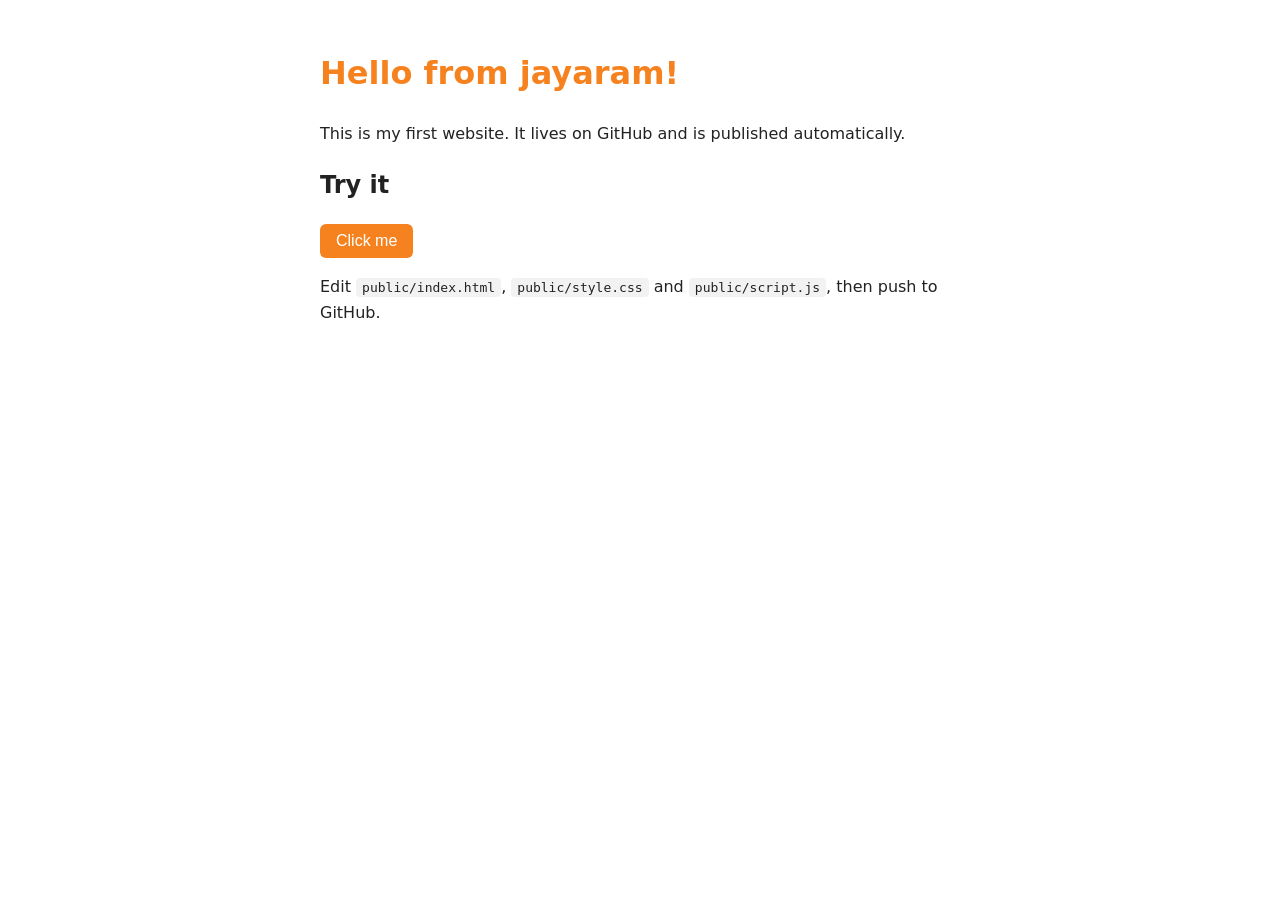
==== public/index.html @ 31cfa516 "Initial classroom starter app" ====
<!doctype html>
<html lang="en">
<head>
  <meta charset="utf-8">
  <meta name="viewport" content="width=device-width, initial-scale=1">
  <title>jayaram's site</title>
  <link rel="stylesheet" href="style.css">
</head>
<body>
  <header>
    <h1>Hello from jayaram!</h1>
    <p>This is my first website. It lives on GitHub and is published automatically.</p>
  </header>

  <main>
    <h2>Try it</h2>
    <button id="greet">Click me</button>
    <p id="message"></p>
  </main>

  <footer>
    <p>Edit <code>public/index.html</code>, <code>public/style.css</code> and <code>public/script.js</code>, then push to GitHub.</p>
  </footer>

  <script src="script.js"></script>
</body>
</html>
---- public/style.css ----
body {
  font-family: system-ui, sans-serif;
  max-width: 640px;
  margin: 3rem auto;
  padding: 0 1rem;
  line-height: 1.6;
  color: #222;
}

h1 { color: #f6821f; }

button {
  font-size: 1rem;
  padding: 0.5rem 1rem;
  border: 0;
  border-radius: 6px;
  background: #f6821f;
  color: white;
  cursor: pointer;
}

button:hover { background: #d96d10; }

code { background: #f2f2f2; padding: 2px 6px; border-radius: 4px; }
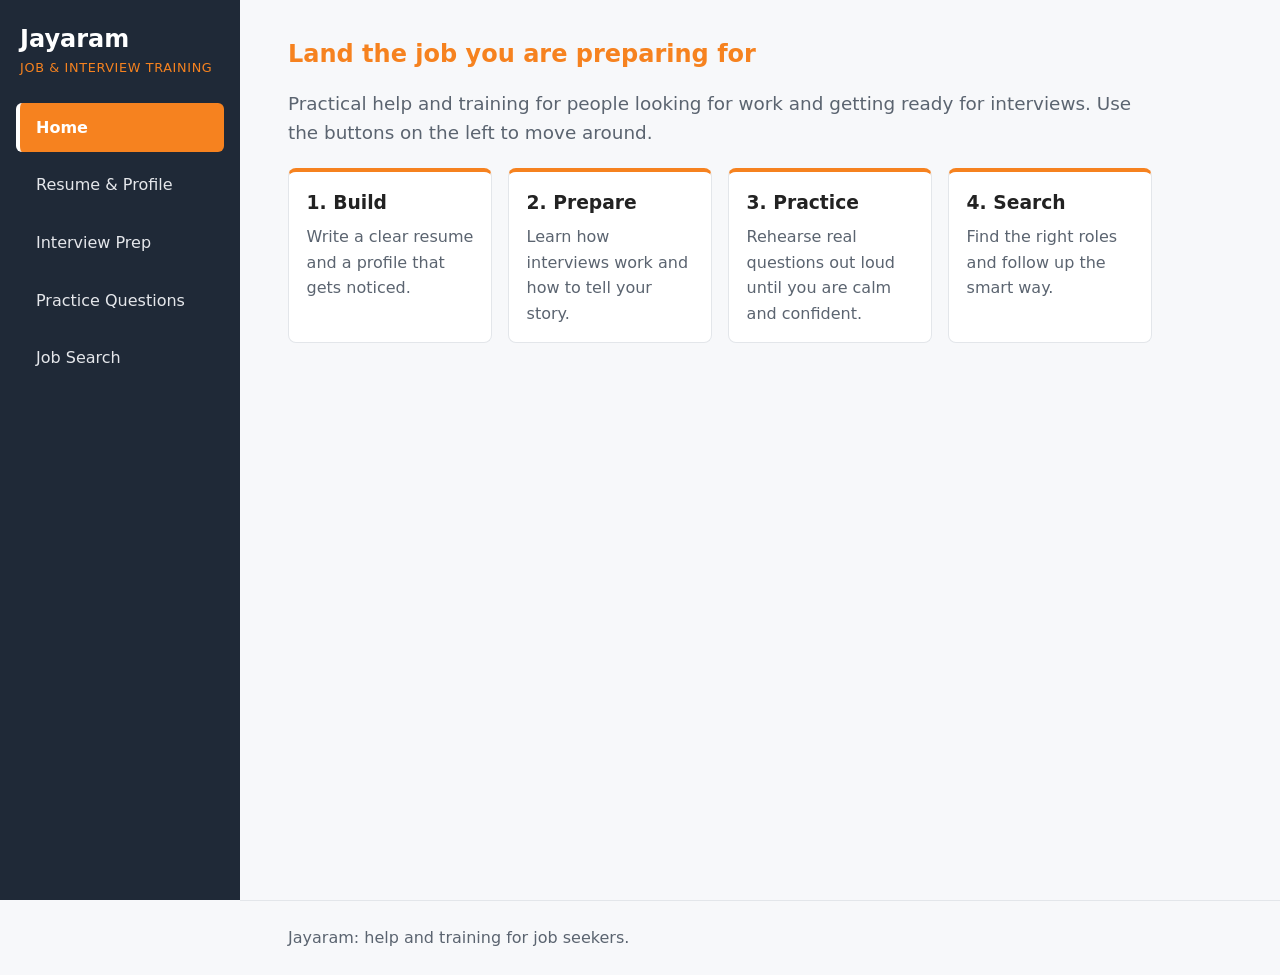
==== commit b8d92e04: "Job and interview training site: left nav with 5 sections and practice questions" ====
--- a/public/index.html
+++ b/public/index.html
@@ -3,23 +3,124 @@
 <head>
   <meta charset="utf-8">
   <meta name="viewport" content="width=device-width, initial-scale=1">
-  <title>jayaram's site</title>
+  <title>Jayaram | Job Search &amp; Interview Training</title>
+  <meta name="description" content="Free help and training for job seekers: resumes, interview preparation, practice questions and job search strategy.">
   <link rel="stylesheet" href="style.css">
 </head>
 <body>
-  <header>
-    <h1>Hello from jayaram!</h1>
-    <p>This is my first website. It lives on GitHub and is published automatically.</p>
-  </header>
+  <div class="layout">
 
-  <main>
-    <h2>Try it</h2>
-    <button id="greet">Click me</button>
-    <p id="message"></p>
-  </main>
+    <nav class="sidebar" aria-label="Main navigation">
+      <div class="brand">
+        <span class="brand-name">Jayaram</span>
+        <span class="brand-tag">Job &amp; Interview Training</span>
+      </div>
+      <button class="nav-btn active" data-target="home">Home</button>
+      <button class="nav-btn" data-target="resume">Resume &amp; Profile</button>
+      <button class="nav-btn" data-target="prep">Interview Prep</button>
+      <button class="nav-btn" data-target="practice">Practice Questions</button>
+      <button class="nav-btn" data-target="search">Job Search</button>
+    </nav>
 
-  <footer>
-    <p>Edit <code>public/index.html</code>, <code>public/style.css</code> and <code>public/script.js</code>, then push to GitHub.</p>
+    <main class="content">
+
+      <section id="home" class="panel active">
+        <h1>Land the job you are preparing for</h1>
+        <p class="lead">Practical help and training for people looking for work and getting ready for interviews. Use the buttons on the left to move around.</p>
+        <div class="cards">
+          <div class="card"><h3>1. Build</h3><p>Write a clear resume and a profile that gets noticed.</p></div>
+          <div class="card"><h3>2. Prepare</h3><p>Learn how interviews work and how to tell your story.</p></div>
+          <div class="card"><h3>3. Practice</h3><p>Rehearse real questions out loud until you are calm and confident.</p></div>
+          <div class="card"><h3>4. Search</h3><p>Find the right roles and follow up the smart way.</p></div>
+        </div>
+      </section>
+
+      <section id="resume" class="panel">
+        <h1>Resume &amp; Profile</h1>
+        <p class="lead">A recruiter spends under a minute on your resume. Make that minute count.</p>
+        <h2>Resume checklist</h2>
+        <ul>
+          <li>One or two pages, simple layout, readable font.</li>
+          <li>A short summary at the top: who you are, what you do, what you want next.</li>
+          <li>Bullets that show results: <em>"Cut report time from 4 hours to 30 minutes"</em> beats <em>"Responsible for reports"</em>.</li>
+          <li>Keywords from the job posting, used honestly, so applicant tracking systems can find you.</li>
+          <li>No typos. Read it aloud, then ask a friend to read it.</li>
+        </ul>
+        <h2>Online profile</h2>
+        <ul>
+          <li>Use a clear, friendly photo and a headline that says what you do.</li>
+          <li>Match your profile to your resume: same titles, same dates.</li>
+          <li>Ask former colleagues or managers for short recommendations.</li>
+        </ul>
+      </section>
+
+      <section id="prep" class="panel">
+        <h1>Interview Prep</h1>
+        <p class="lead">Good preparation turns nerves into confidence.</p>
+        <h2>Before the interview</h2>
+        <ul>
+          <li>Research the company: what it does, who its customers are, recent news.</li>
+          <li>Re-read the job description and match it to your own examples.</li>
+          <li>Prepare three to five stories from your work. Use the STAR method below.</li>
+          <li>Prepare two or three thoughtful questions to ask them.</li>
+          <li>Test your camera, microphone and internet for video calls. Plan your route for in-person ones.</li>
+        </ul>
+        <h2>The STAR method</h2>
+        <div class="cards">
+          <div class="card"><h3>S: Situation</h3><p>Set the scene in one or two sentences.</p></div>
+          <div class="card"><h3>T: Task</h3><p>What was your responsibility or goal?</p></div>
+          <div class="card"><h3>A: Action</h3><p>What did <strong>you</strong> do, step by step?</p></div>
+          <div class="card"><h3>R: Result</h3><p>What changed? Use numbers if you can.</p></div>
+        </div>
+        <h2>After the interview</h2>
+        <ul>
+          <li>Send a short thank-you email within 24 hours.</li>
+          <li>Note what went well and what to improve for next time.</li>
+        </ul>
+      </section>
+
+      <section id="practice" class="panel">
+        <h1>Practice Questions</h1>
+        <p class="lead">Click a button to get a question. Answer it out loud first, then open the tip.</p>
+        <div class="practice-box">
+          <div class="practice-controls">
+            <button class="action-btn" id="q-any">Any question</button>
+            <button class="action-btn alt" id="q-behavioral">Behavioral</button>
+            <button class="action-btn alt" id="q-general">General</button>
+            <button class="action-btn alt" id="q-ask">Questions to ask them</button>
+          </div>
+          <p class="question" id="question">Press a button to get your first question.</p>
+          <button class="action-btn alt" id="show-tip" hidden>Show tip</button>
+          <p class="tip" id="tip" hidden></p>
+        </div>
+      </section>
+
+      <section id="search" class="panel">
+        <h1>Job Search</h1>
+        <p class="lead">A steady, organized search beats sending hundreds of random applications.</p>
+        <h2>A simple weekly plan</h2>
+        <ul>
+          <li>Set a target: for example 5 quality applications and 3 conversations per week.</li>
+          <li>Tailor your resume to each role instead of sending the same one everywhere.</li>
+          <li>Tell friends, family and former colleagues what you are looking for. Many jobs are filled by referral.</li>
+          <li>Track every application in a simple sheet: company, role, date, contact, next step.</li>
+          <li>Follow up politely after one week if you have not heard back.</li>
+        </ul>
+        <h2>Where to look</h2>
+        <ul>
+          <li>Company career pages for places you would like to work.</li>
+          <li>General job boards and professional networking sites.</li>
+          <li>Local job centers, community groups and career fairs.</li>
+        </ul>
+        <h2>Stay motivated</h2>
+        <p>Rejection is part of the process and says little about your worth. Keep learning, keep practicing, and celebrate small wins like every interview you complete.</p>
+      </section>
+
+    </main>
+  </div>
+
+  <footer class="site-footer">
+    <p>Jayaram: help and training for job seekers.</p>
   </footer>
 
   <script src="script.js"></script>
--- a/public/style.css
+++ b/public/style.css
@@ -1,24 +1,166 @@
-body {
-  font-family: system-ui, sans-serif;
-  max-width: 640px;
-  margin: 3rem auto;
-  padding: 0 1rem;
-  line-height: 1.6;
-  color: #222;
+:root {
+  --brand: #f6821f;
+  --brand-dark: #d96d10;
+  --ink: #222;
+  --muted: #5b6470;
+  --side-bg: #1f2937;
+  --side-ink: #e5e7eb;
+  --page-bg: #f7f8fa;
+  --card-bg: #ffffff;
+  --line: #e3e6ea;
 }
 
-h1 { color: #f6821f; }
+* { box-sizing: border-box; }
 
-button {
-  font-size: 1rem;
-  padding: 0.5rem 1rem;
+body {
+  margin: 0;
+  font-family: system-ui, -apple-system, "Segoe UI", sans-serif;
+  line-height: 1.6;
+  color: var(--ink);
+  background: var(--page-bg);
+}
+
+.layout {
+  display: flex;
+  min-height: 100vh;
+}
+
+/* ---------- Left navigation ---------- */
+.sidebar {
+  position: fixed;
+  top: 0;
+  left: 0;
+  bottom: 0;
+  width: 240px;
+  background: var(--side-bg);
+  padding: 1.25rem 1rem;
+  display: flex;
+  flex-direction: column;
+  gap: 0.5rem;
+}
+
+.brand {
+  display: flex;
+  flex-direction: column;
+  margin-bottom: 1rem;
+  padding: 0 0.25rem;
+}
+.brand-name { color: #fff; font-size: 1.5rem; font-weight: 700; }
+.brand-tag { color: var(--brand); font-size: 0.8rem; text-transform: uppercase; letter-spacing: 0.05em; }
+
+.nav-btn {
+  font: inherit;
+  text-align: left;
+  padding: 0.75rem 1rem;
+  border: 0;
+  border-left: 4px solid transparent;
+  border-radius: 6px;
+  background: transparent;
+  color: var(--side-ink);
+  cursor: pointer;
+}
+.nav-btn:hover { background: rgba(255, 255, 255, 0.08); }
+.nav-btn.active {
+  background: var(--brand);
+  border-left-color: #fff;
+  color: #fff;
+  font-weight: 600;
+}
+.nav-btn:focus-visible,
+.action-btn:focus-visible { outline: 3px solid #fff; outline-offset: 2px; box-shadow: 0 0 0 5px var(--brand-dark); }
+
+/* ---------- Content ---------- */
+.content {
+  margin-left: 240px;
+  flex: 1;
+  padding: 2.5rem 3rem;
+  max-width: 960px;
+}
+
+.panel { display: none; }
+.panel.active { display: block; }
+
+h1 { color: var(--brand); margin-top: 0; line-height: 1.2; }
+h2 { margin-top: 2rem; }
+.lead { font-size: 1.15rem; color: var(--muted); }
+
+ul { padding-left: 1.25rem; }
+li { margin-bottom: 0.4rem; }
+
+.cards {
+  display: grid;
+  grid-template-columns: repeat(auto-fit, minmax(190px, 1fr));
+  gap: 1rem;
+  margin: 1.25rem 0;
+}
+.card {
+  background: var(--card-bg);
+  border: 1px solid var(--line);
+  border-top: 4px solid var(--brand);
+  border-radius: 8px;
+  padding: 1rem 1.1rem;
+}
+.card h3 { margin: 0 0 0.4rem; }
+.card p { margin: 0; color: var(--muted); }
+
+/* ---------- Practice ---------- */
+.practice-box {
+  background: var(--card-bg);
+  border: 1px solid var(--line);
+  border-radius: 10px;
+  padding: 1.25rem;
+}
+.practice-controls { display: flex; flex-wrap: wrap; gap: 0.5rem; }
+
+.action-btn {
+  font: inherit;
+  padding: 0.55rem 1rem;
   border: 0;
   border-radius: 6px;
-  background: #f6821f;
-  color: white;
+  background: var(--brand);
+  color: #fff;
   cursor: pointer;
 }
+.action-btn:hover { background: var(--brand-dark); }
+.action-btn.alt { background: var(--side-bg); }
+.action-btn.alt:hover { background: #374151; }
 
-button:hover { background: #d96d10; }
+.question {
+  font-size: 1.3rem;
+  font-weight: 600;
+  margin: 1.25rem 0 1rem;
+  min-height: 3.5rem;
+}
+.tip {
+  background: #fff7ed;
+  border-left: 4px solid var(--brand);
+  padding: 0.75rem 1rem;
+  border-radius: 4px;
+  margin-top: 1rem;
+}
+[hidden] { display: none !important; }
 
-code { background: #f2f2f2; padding: 2px 6px; border-radius: 4px; }
+/* ---------- Footer ---------- */
+.site-footer {
+  margin-left: 240px;
+  padding: 1.5rem 3rem;
+  color: var(--muted);
+  border-top: 1px solid var(--line);
+}
+.site-footer p { margin: 0; }
+
+/* ---------- Phones and narrow windows ---------- */
+@media (max-width: 720px) {
+  .layout { flex-direction: column; }
+  .sidebar {
+    position: static;
+    width: 100%;
+    flex-direction: row;
+    flex-wrap: wrap;
+    padding: 0.75rem;
+  }
+  .brand { width: 100%; margin-bottom: 0.25rem; }
+  .nav-btn { border-left: 0; padding: 0.5rem 0.75rem; flex: 1 1 auto; text-align: center; }
+  .content { margin-left: 0; padding: 1.5rem 1rem; }
+  .site-footer { margin-left: 0; padding: 1rem; }
+}
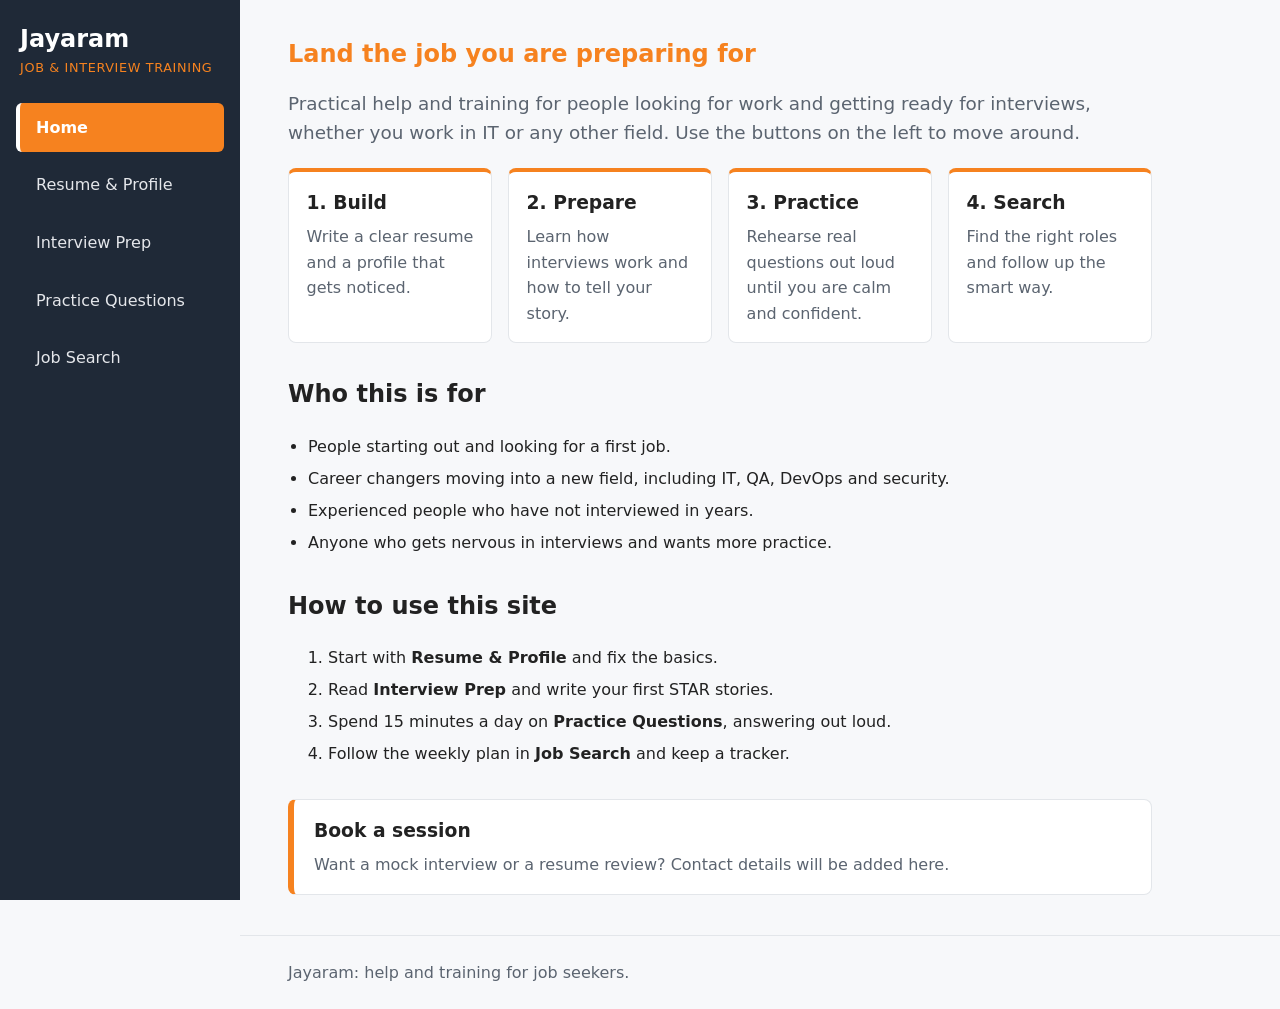
==== commit 1036b598: "Expand site: richer content, 40 practice questions incl. technical IT, tracker, book-a-session box" ====
--- a/public/index.html
+++ b/public/index.html
@@ -4,7 +4,7 @@
   <meta charset="utf-8">
   <meta name="viewport" content="width=device-width, initial-scale=1">
   <title>Jayaram | Job Search &amp; Interview Training</title>
-  <meta name="description" content="Free help and training for job seekers: resumes, interview preparation, practice questions and job search strategy.">
+  <meta name="description" content="Free help and training for job seekers: resumes, interview preparation, practice questions, technical interview topics and job search strategy.">
   <link rel="stylesheet" href="style.css">
 </head>
 <body>
@@ -24,47 +24,97 @@
 
     <main class="content">
 
+      <!-- ===================== HOME ===================== -->
       <section id="home" class="panel active">
         <h1>Land the job you are preparing for</h1>
-        <p class="lead">Practical help and training for people looking for work and getting ready for interviews. Use the buttons on the left to move around.</p>
+        <p class="lead">Practical help and training for people looking for work and getting ready for interviews, whether you work in IT or any other field. Use the buttons on the left to move around.</p>
+
         <div class="cards">
           <div class="card"><h3>1. Build</h3><p>Write a clear resume and a profile that gets noticed.</p></div>
           <div class="card"><h3>2. Prepare</h3><p>Learn how interviews work and how to tell your story.</p></div>
           <div class="card"><h3>3. Practice</h3><p>Rehearse real questions out loud until you are calm and confident.</p></div>
           <div class="card"><h3>4. Search</h3><p>Find the right roles and follow up the smart way.</p></div>
         </div>
-      </section>
-
+
+        <h2>Who this is for</h2>
+        <ul>
+          <li>People starting out and looking for a first job.</li>
+          <li>Career changers moving into a new field, including IT, QA, DevOps and security.</li>
+          <li>Experienced people who have not interviewed in years.</li>
+          <li>Anyone who gets nervous in interviews and wants more practice.</li>
+        </ul>
+
+        <h2>How to use this site</h2>
+        <ol>
+          <li>Start with <strong>Resume &amp; Profile</strong> and fix the basics.</li>
+          <li>Read <strong>Interview Prep</strong> and write your first STAR stories.</li>
+          <li>Spend 15 minutes a day on <strong>Practice Questions</strong>, answering out loud.</li>
+          <li>Follow the weekly plan in <strong>Job Search</strong> and keep a tracker.</li>
+        </ol>
+
+        <div class="callout" id="book">
+          <h3>Book a session</h3>
+          <p>Want a mock interview or a resume review? Contact details will be added here.</p>
+          <!-- TODO (Jayaram): replace the line above with your real email, LinkedIn or booking link.
+               Example: <a href="mailto:you@example.com">you@example.com</a> -->
+        </div>
+      </section>
+
+      <!-- ===================== RESUME ===================== -->
       <section id="resume" class="panel">
         <h1>Resume &amp; Profile</h1>
-        <p class="lead">A recruiter spends under a minute on your resume. Make that minute count.</p>
+        <p class="lead">A recruiter often spends under a minute on a first read. Make that minute count.</p>
+
         <h2>Resume checklist</h2>
-        <ul>
-          <li>One or two pages, simple layout, readable font.</li>
+        <ul class="checklist">
+          <li>One or two pages, simple layout, readable font, no photos or graphics that confuse scanners.</li>
           <li>A short summary at the top: who you are, what you do, what you want next.</li>
+          <li>A skills section grouped clearly (for example: Cloud, Testing, Security, Tools).</li>
           <li>Bullets that show results: <em>"Cut report time from 4 hours to 30 minutes"</em> beats <em>"Responsible for reports"</em>.</li>
           <li>Keywords from the job posting, used honestly, so applicant tracking systems can find you.</li>
+          <li>Dates and job titles that are consistent and easy to follow.</li>
           <li>No typos. Read it aloud, then ask a friend to read it.</li>
         </ul>
+
+        <h2>Writing strong bullets</h2>
+        <div class="cards">
+          <div class="card"><h3>Start with a verb</h3><p>Built, automated, reduced, led, tested, migrated, secured.</p></div>
+          <div class="card"><h3>Add a number</h3><p>Time saved, money saved, users served, bugs found, uptime gained.</p></div>
+          <div class="card"><h3>Name the tool</h3><p>Say which tools you used, so the reader knows your hands-on skills.</p></div>
+        </div>
+
+        <h2>If you are changing careers or have gaps</h2>
+        <ul>
+          <li>Lead with a summary that explains your direction in one sentence.</li>
+          <li>Highlight transferable skills such as communication, problem solving and ownership.</li>
+          <li>List courses, certifications and personal projects as real experience.</li>
+          <li>Be honest about gaps and say briefly what you did: caring for family, studying, freelancing.</li>
+        </ul>
+
         <h2>Online profile</h2>
         <ul>
           <li>Use a clear, friendly photo and a headline that says what you do.</li>
           <li>Match your profile to your resume: same titles, same dates.</li>
           <li>Ask former colleagues or managers for short recommendations.</li>
-        </ul>
-      </section>
-
+          <li>For technical roles, keep a public GitHub with a few clean, documented projects.</li>
+        </ul>
+      </section>
+
+      <!-- ===================== PREP ===================== -->
       <section id="prep" class="panel">
         <h1>Interview Prep</h1>
         <p class="lead">Good preparation turns nerves into confidence.</p>
+
         <h2>Before the interview</h2>
-        <ul>
+        <ul class="checklist">
           <li>Research the company: what it does, who its customers are, recent news.</li>
-          <li>Re-read the job description and match it to your own examples.</li>
+          <li>Re-read the job description and match each requirement to one of your own examples.</li>
           <li>Prepare three to five stories from your work. Use the STAR method below.</li>
           <li>Prepare two or three thoughtful questions to ask them.</li>
-          <li>Test your camera, microphone and internet for video calls. Plan your route for in-person ones.</li>
-        </ul>
+          <li>Test your camera, microphone and internet for video calls. Plan your route and arrive 10 minutes early for in-person ones.</li>
+          <li>Choose your outfit the night before and keep a copy of your resume handy.</li>
+        </ul>
+
         <h2>The STAR method</h2>
         <div class="cards">
           <div class="card"><h3>S: Situation</h3><p>Set the scene in one or two sentences.</p></div>
@@ -72,13 +122,40 @@
           <div class="card"><h3>A: Action</h3><p>What did <strong>you</strong> do, step by step?</p></div>
           <div class="card"><h3>R: Result</h3><p>What changed? Use numbers if you can.</p></div>
         </div>
+        <div class="example">
+          <strong>Example.</strong>
+          <em>Situation:</em> Our nightly test run kept failing and blocked releases.
+          <em>Task:</em> I was asked to find out why and stop it happening again.
+          <em>Action:</em> I traced the failures to two unstable tests, rewrote them and added a retry report.
+          <em>Result:</em> Failures dropped by 90% and releases went out on time for the next quarter.
+        </div>
+
+        <h2>Technical interviews (IT, QA, DevOps, security)</h2>
+        <ul>
+          <li>Explain your thinking out loud. Interviewers want to hear how you solve problems.</li>
+          <li>Know the basics of every tool on your resume. Expect questions on anything you list.</li>
+          <li>It is fine to say "I do not know, but here is how I would find out."</li>
+          <li>Practice a short walkthrough of one project you built: goal, design, problems, result.</li>
+          <li>For hands-on tests, read the question twice, ask clarifying questions, then start.</li>
+        </ul>
+
+        <h2>On the day</h2>
+        <ul>
+          <li>Smile, greet everyone, and keep answers to about two minutes.</li>
+          <li>Listen fully before you answer. Pausing for a moment is fine.</li>
+          <li>Be honest. Never claim skills you do not have.</li>
+          <li>If asked about salary early, say you would like to learn more about the role first, then give a researched range.</li>
+        </ul>
+
         <h2>After the interview</h2>
         <ul>
-          <li>Send a short thank-you email within 24 hours.</li>
-          <li>Note what went well and what to improve for next time.</li>
-        </ul>
-      </section>
-
+          <li>Send a short thank-you email within 24 hours that mentions something you discussed.</li>
+          <li>Write down the questions you were asked and how you did, for next time.</li>
+          <li>If you hear nothing by the date they gave, send one polite follow-up.</li>
+        </ul>
+      </section>
+
+      <!-- ===================== PRACTICE ===================== -->
       <section id="practice" class="panel">
         <h1>Practice Questions</h1>
         <p class="lead">Click a button to get a question. Answer it out loud first, then open the tip.</p>
@@ -87,31 +164,64 @@
             <button class="action-btn" id="q-any">Any question</button>
             <button class="action-btn alt" id="q-behavioral">Behavioral</button>
             <button class="action-btn alt" id="q-general">General</button>
+            <button class="action-btn alt" id="q-tech">Technical (IT)</button>
             <button class="action-btn alt" id="q-ask">Questions to ask them</button>
           </div>
+          <p class="counter" id="counter"></p>
           <p class="question" id="question">Press a button to get your first question.</p>
           <button class="action-btn alt" id="show-tip" hidden>Show tip</button>
           <p class="tip" id="tip" hidden></p>
         </div>
-      </section>
-
+        <p class="note">Tip: record yourself on your phone and listen back. You will hear filler words and long pauses that you can fix.</p>
+      </section>
+
+      <!-- ===================== SEARCH ===================== -->
       <section id="search" class="panel">
         <h1>Job Search</h1>
         <p class="lead">A steady, organized search beats sending hundreds of random applications.</p>
+
         <h2>A simple weekly plan</h2>
-        <ul>
+        <ul class="checklist">
           <li>Set a target: for example 5 quality applications and 3 conversations per week.</li>
           <li>Tailor your resume to each role instead of sending the same one everywhere.</li>
           <li>Tell friends, family and former colleagues what you are looking for. Many jobs are filled by referral.</li>
-          <li>Track every application in a simple sheet: company, role, date, contact, next step.</li>
+          <li>Track every application in a simple sheet.</li>
           <li>Follow up politely after one week if you have not heard back.</li>
-        </ul>
+          <li>Reserve time each week to learn something new for your field.</li>
+        </ul>
+
+        <h2>Application tracker columns</h2>
+        <div class="table-wrap">
+          <table>
+            <thead><tr><th>Company</th><th>Role</th><th>Date applied</th><th>Contact</th><th>Status</th><th>Next step</th></tr></thead>
+            <tbody>
+              <tr><td>Example Corp</td><td>QA Engineer</td><td>Mon</td><td>Recruiter name</td><td>Interview booked</td><td>Prepare STAR stories</td></tr>
+            </tbody>
+          </table>
+        </div>
+
         <h2>Where to look</h2>
         <ul>
           <li>Company career pages for places you would like to work.</li>
           <li>General job boards and professional networking sites.</li>
-          <li>Local job centers, community groups and career fairs.</li>
-        </ul>
+          <li>Local job centers, community groups, meetups and career fairs.</li>
+          <li>Recruiters who work in your field. Send them a short, clear message and your resume.</li>
+        </ul>
+
+        <h2>Networking without feeling awkward</h2>
+        <ul>
+          <li>Ask for advice, not a job. People like to share what they know.</li>
+          <li>Keep your message short: who you are, why you are writing, one specific question.</li>
+          <li>Thank people and tell them how it went.</li>
+        </ul>
+
+        <h2>Offers and negotiation</h2>
+        <ul>
+          <li>Thank them, ask for the offer in writing, and take a day or two to review it.</li>
+          <li>Look beyond salary: benefits, leave, training, remote options and growth.</li>
+          <li>It is normal to ask politely whether there is flexibility.</li>
+        </ul>
+
         <h2>Stay motivated</h2>
         <p>Rejection is part of the process and says little about your worth. Keep learning, keep practicing, and celebrate small wins like every interview you complete.</p>
       </section>
--- a/public/style.css
+++ b/public/style.css
@@ -138,7 +138,38 @@
   border-radius: 4px;
   margin-top: 1rem;
 }
+.counter { margin: 1rem 0 0; color: var(--muted); font-size: 0.9rem; min-height: 1.3rem; }
+.note { color: var(--muted); font-size: 0.95rem; margin-top: 1rem; }
 [hidden] { display: none !important; }
+
+/* ---------- Extra content blocks ---------- */
+.checklist { list-style: none; padding-left: 0; }
+.checklist li { position: relative; padding-left: 1.6rem; }
+.checklist li::before { content: "\2713"; position: absolute; left: 0; color: var(--brand); font-weight: 700; }
+
+.example {
+  background: #fff7ed;
+  border-left: 4px solid var(--brand);
+  border-radius: 4px;
+  padding: 0.9rem 1.1rem;
+  margin: 0.5rem 0 1rem;
+}
+
+.callout {
+  background: var(--card-bg);
+  border: 1px solid var(--line);
+  border-left: 6px solid var(--brand);
+  border-radius: 8px;
+  padding: 1rem 1.25rem;
+  margin-top: 2rem;
+}
+.callout h3 { margin: 0 0 0.4rem; }
+.callout p { margin: 0; color: var(--muted); }
+
+.table-wrap { overflow-x: auto; }
+table { border-collapse: collapse; width: 100%; background: var(--card-bg); font-size: 0.95rem; }
+th, td { border: 1px solid var(--line); padding: 0.5rem 0.7rem; text-align: left; }
+th { background: var(--side-bg); color: #fff; }
 
 /* ---------- Footer ---------- */
 .site-footer {
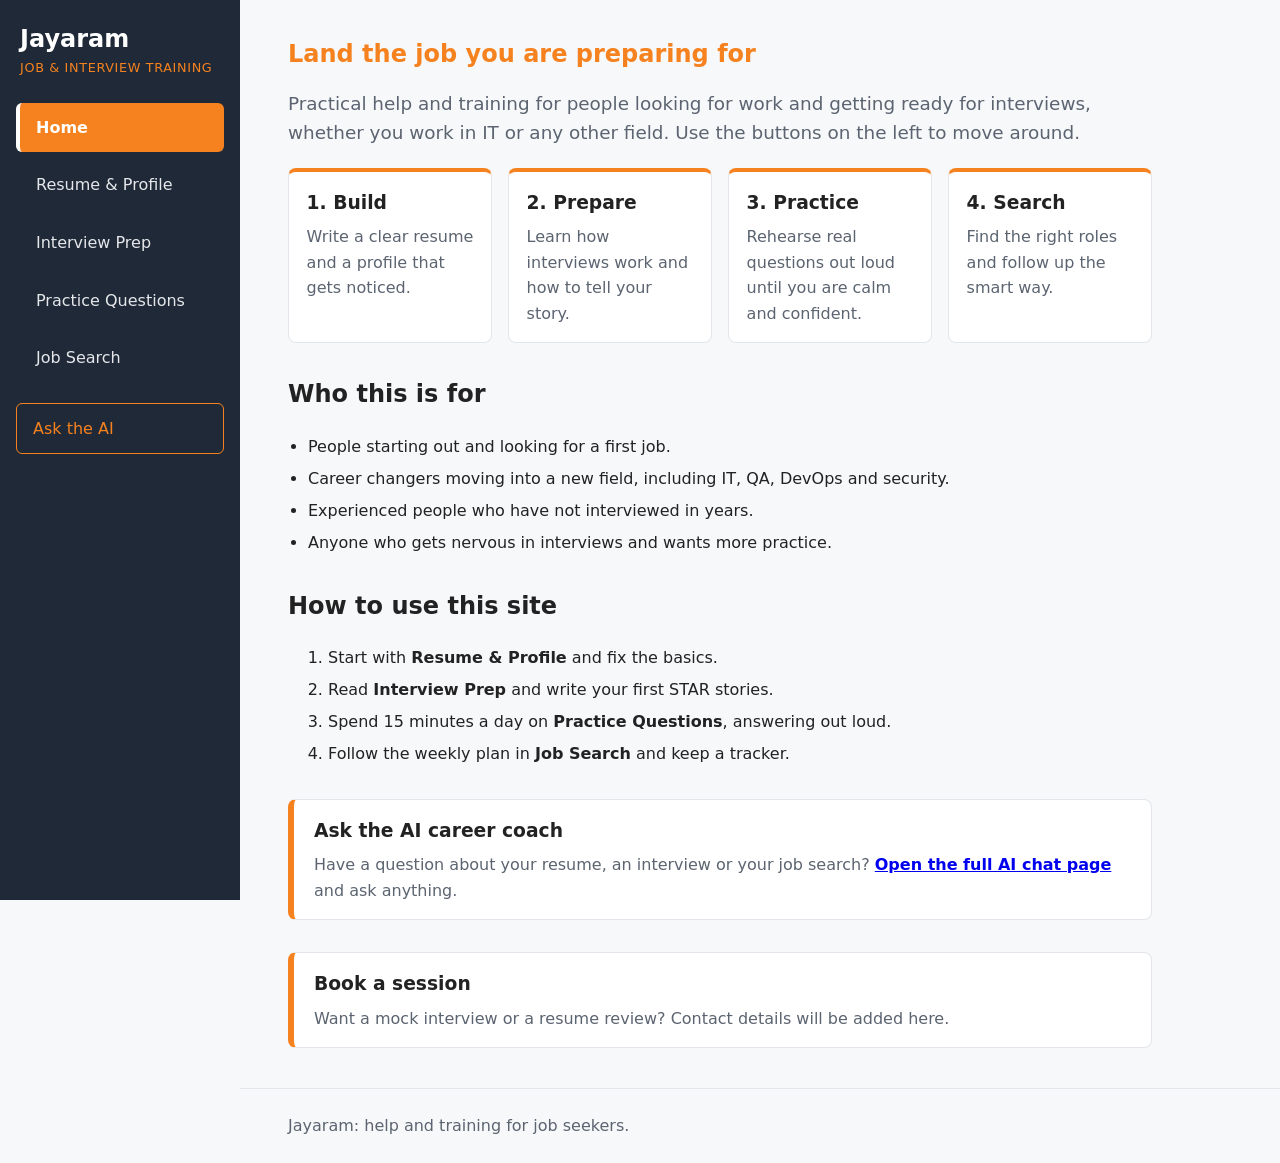
==== commit 56960e66: "Add /ask.html full-page AI chat with follow-up history; Worker accepts validated history" ====
--- a/public/index.html
+++ b/public/index.html
@@ -20,6 +20,7 @@
       <button class="nav-btn" data-target="prep">Interview Prep</button>
       <button class="nav-btn" data-target="practice">Practice Questions</button>
       <button class="nav-btn" data-target="search">Job Search</button>
+      <a class="nav-btn nav-link" href="/ask.html">Ask the AI</a>
     </nav>
 
     <main class="content">
@@ -51,6 +52,11 @@
           <li>Spend 15 minutes a day on <strong>Practice Questions</strong>, answering out loud.</li>
           <li>Follow the weekly plan in <strong>Job Search</strong> and keep a tracker.</li>
         </ol>
+
+        <div class="callout" id="ask-ai">
+          <h3>Ask the AI career coach</h3>
+          <p>Have a question about your resume, an interview or your job search? <a href="/ask.html"><strong>Open the full AI chat page</strong></a> and ask anything.</p>
+        </div>
 
         <div class="callout" id="book">
           <h3>Book a session</h3>
@@ -173,6 +179,19 @@
           <p class="tip" id="tip" hidden></p>
         </div>
         <p class="note">Tip: record yourself on your phone and listen back. You will hear filler words and long pauses that you can fix.</p>
+
+        <div class="ai-box" id="ai-box">
+          <h2>Ask the AI career coach</h2>
+          <p class="lead">Stuck on a resume line or an interview answer? Ask a question and get quick, practical advice.</p>
+          <label for="ai-input" class="sr-only">Your question</label>
+          <textarea id="ai-input" rows="3" maxlength="600" placeholder="Example: How do I explain a 1-year gap in my resume?"></textarea>
+          <div class="ai-row">
+            <button class="action-btn" id="ai-send">Ask</button>
+            <span class="ai-count" id="ai-count">0 / 600</span>
+          </div>
+          <div class="ai-answer" id="ai-answer" aria-live="polite" hidden></div>
+          <p class="note">Answers come from an AI and can be wrong, so double-check anything important. Your question is sent to an AI service, so please do not include personal or sensitive details such as passwords, ID numbers or bank information.</p>
+        </div>
       </section>
 
       <!-- ===================== SEARCH ===================== -->
--- a/public/style.css
+++ b/public/style.css
@@ -60,6 +60,8 @@
   cursor: pointer;
 }
 .nav-btn:hover { background: rgba(255, 255, 255, 0.08); }
+a.nav-link { display: block; text-decoration: none; margin-top: 0.75rem; border: 1px solid var(--brand); color: var(--brand); }
+a.nav-link:hover { background: var(--brand); color: #fff; }
 .nav-btn.active {
   background: var(--brand);
   border-left-color: #fff;
@@ -141,6 +143,38 @@
 .counter { margin: 1rem 0 0; color: var(--muted); font-size: 0.9rem; min-height: 1.3rem; }
 .note { color: var(--muted); font-size: 0.95rem; margin-top: 1rem; }
 [hidden] { display: none !important; }
+
+/* ---------- AI career coach ---------- */
+.sr-only { position: absolute; width: 1px; height: 1px; overflow: hidden; clip: rect(0 0 0 0); white-space: nowrap; }
+.ai-box {
+  background: var(--card-bg);
+  border: 1px solid var(--line);
+  border-top: 4px solid var(--brand);
+  border-radius: 10px;
+  padding: 1.25rem;
+  margin-top: 2rem;
+}
+.ai-box h2 { margin-top: 0; }
+.ai-box textarea {
+  width: 100%;
+  font: inherit;
+  padding: 0.7rem;
+  border: 1px solid var(--line);
+  border-radius: 6px;
+  resize: vertical;
+}
+.ai-row { display: flex; align-items: center; gap: 1rem; margin-top: 0.6rem; }
+.ai-count { color: var(--muted); font-size: 0.85rem; }
+.action-btn:disabled { opacity: 0.6; cursor: wait; }
+.ai-answer {
+  margin-top: 1rem;
+  padding: 0.9rem 1.1rem;
+  background: #fff7ed;
+  border-left: 4px solid var(--brand);
+  border-radius: 4px;
+  white-space: pre-wrap;
+}
+.ai-answer.error { background: #fef2f2; border-left-color: #dc2626; }
 
 /* ---------- Extra content blocks ---------- */
 .checklist { list-style: none; padding-left: 0; }
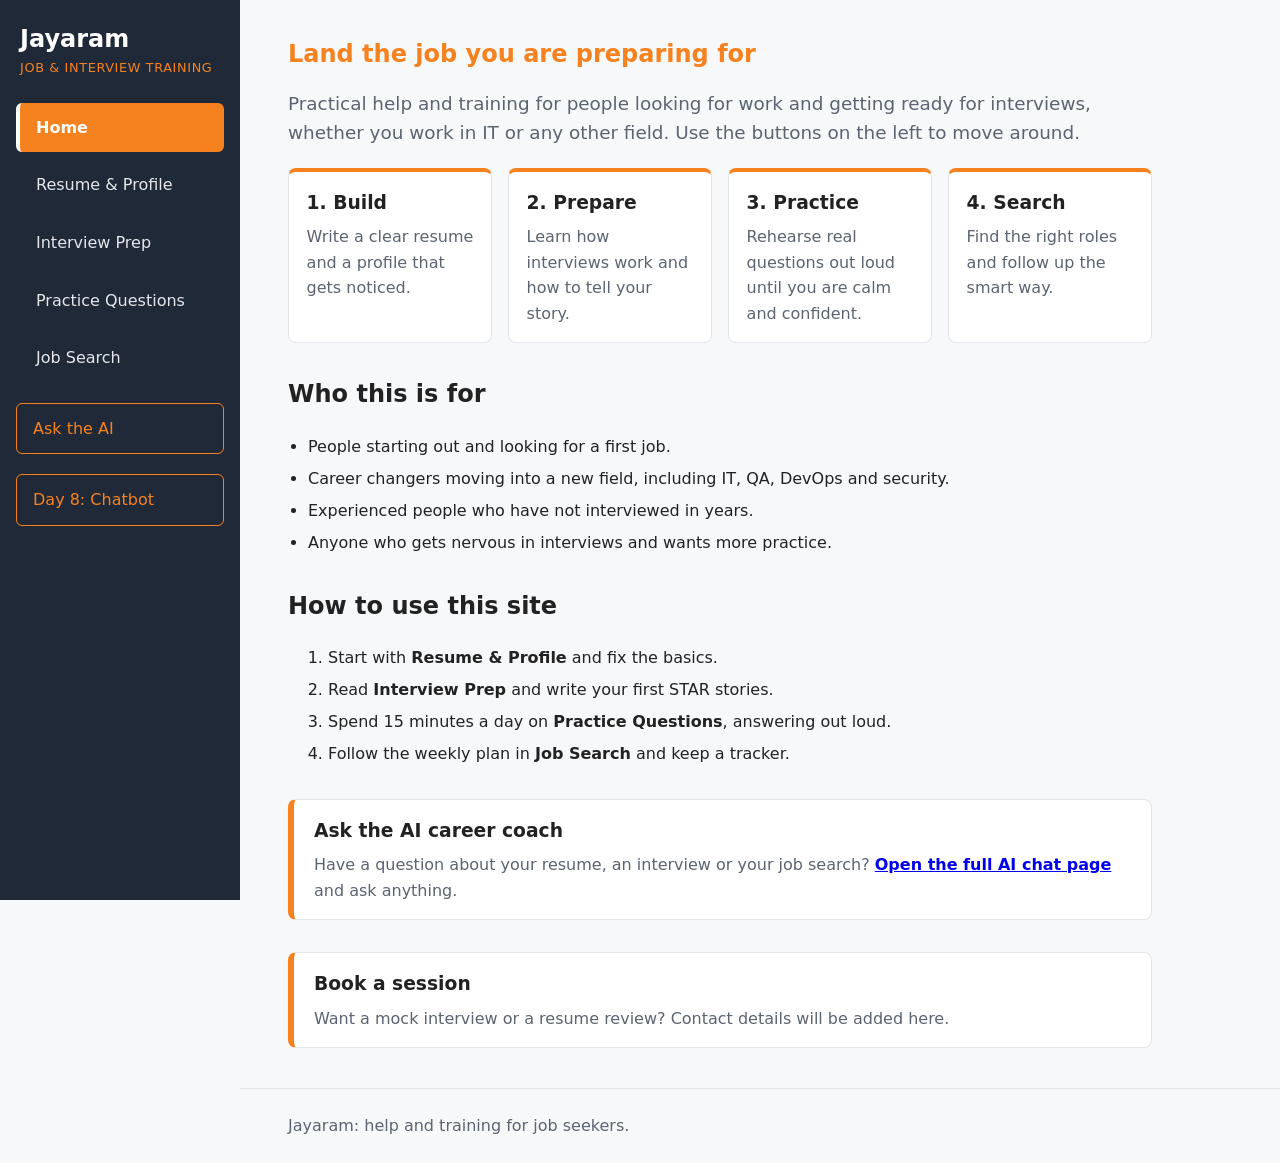
==== commit acb6b64c: "Add Day 8 page: how the chatbot was built, with SVG architecture diagram; Day 8 menu link" ====
--- a/public/index.html
+++ b/public/index.html
@@ -20,7 +20,8 @@
       <button class="nav-btn" data-target="prep">Interview Prep</button>
       <button class="nav-btn" data-target="practice">Practice Questions</button>
       <button class="nav-btn" data-target="search">Job Search</button>
-      <a class="nav-btn nav-link" href="/ask.html">Ask the AI</a>
+      <a class="nav-btn nav-link" href="/ask">Ask the AI</a>
+      <a class="nav-btn nav-link" href="/day8">Day 8: Chatbot</a>
     </nav>
 
     <main class="content">
@@ -55,7 +56,7 @@
 
         <div class="callout" id="ask-ai">
           <h3>Ask the AI career coach</h3>
-          <p>Have a question about your resume, an interview or your job search? <a href="/ask.html"><strong>Open the full AI chat page</strong></a> and ask anything.</p>
+          <p>Have a question about your resume, an interview or your job search? <a href="/ask"><strong>Open the full AI chat page</strong></a> and ask anything.</p>
         </div>
 
         <div class="callout" id="book">
@@ -252,6 +253,7 @@
     <p>Jayaram: help and training for job seekers.</p>
   </footer>
 
+  <script src="markdown.js"></script>
   <script src="script.js"></script>
 </body>
 </html>
--- a/public/style.css
+++ b/public/style.css
@@ -175,6 +175,12 @@
   white-space: pre-wrap;
 }
 .ai-answer.error { background: #fef2f2; border-left-color: #dc2626; }
+/* Rendered AI replies (markdown.js builds <p>, <ul>, <ol>, <strong>, <em>) */
+.ai-answer { white-space: normal; }
+.ai-answer p { margin: 0 0 0.6rem; }
+.ai-answer ul, .ai-answer ol { margin: 0 0 0.6rem; padding-left: 1.3rem; }
+.ai-answer p:last-child, .ai-answer ul:last-child, .ai-answer ol:last-child { margin-bottom: 0; }
+
 
 /* ---------- Extra content blocks ---------- */
 .checklist { list-style: none; padding-left: 0; }
@@ -226,6 +232,7 @@
   }
   .brand { width: 100%; margin-bottom: 0.25rem; }
   .nav-btn { border-left: 0; padding: 0.5rem 0.75rem; flex: 1 1 auto; text-align: center; }
+  a.nav-link { margin-top: 0; }
   .content { margin-left: 0; padding: 1.5rem 1rem; }
   .site-footer { margin-left: 0; padding: 1rem; }
 }
